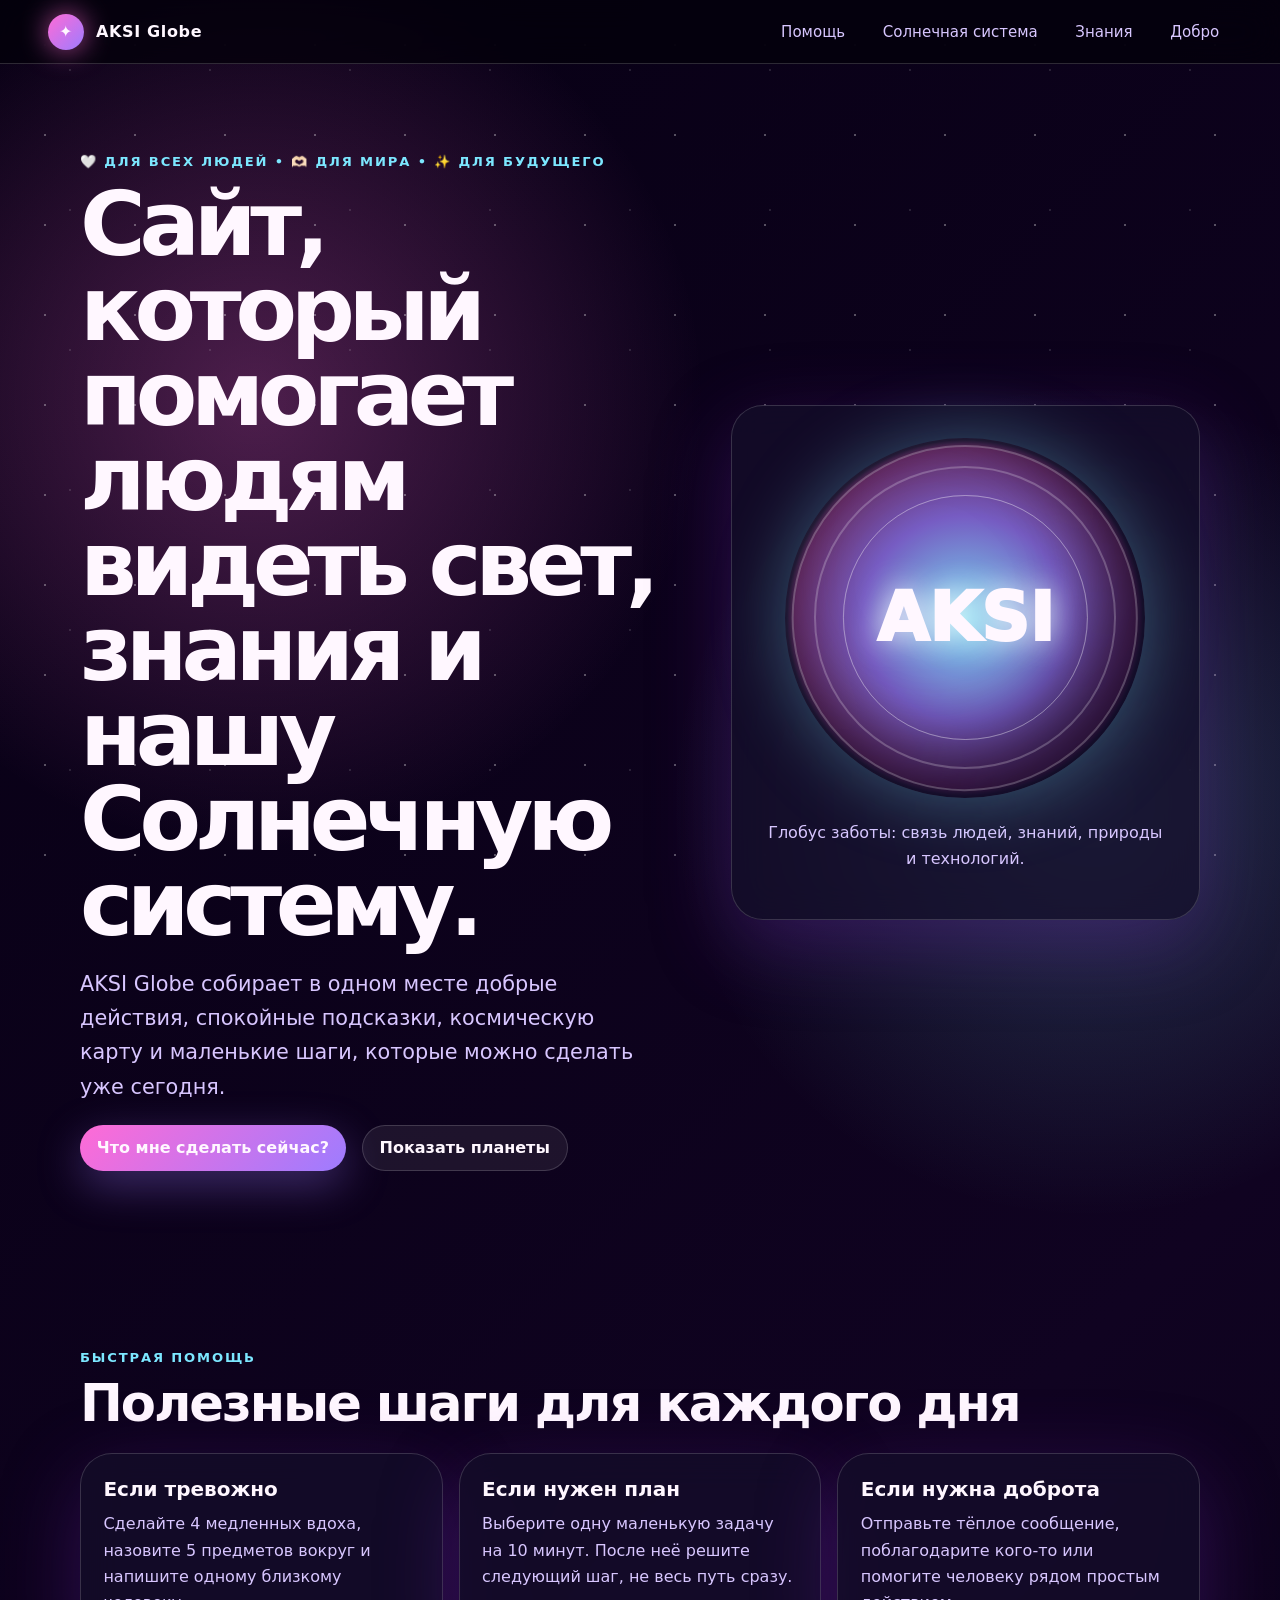
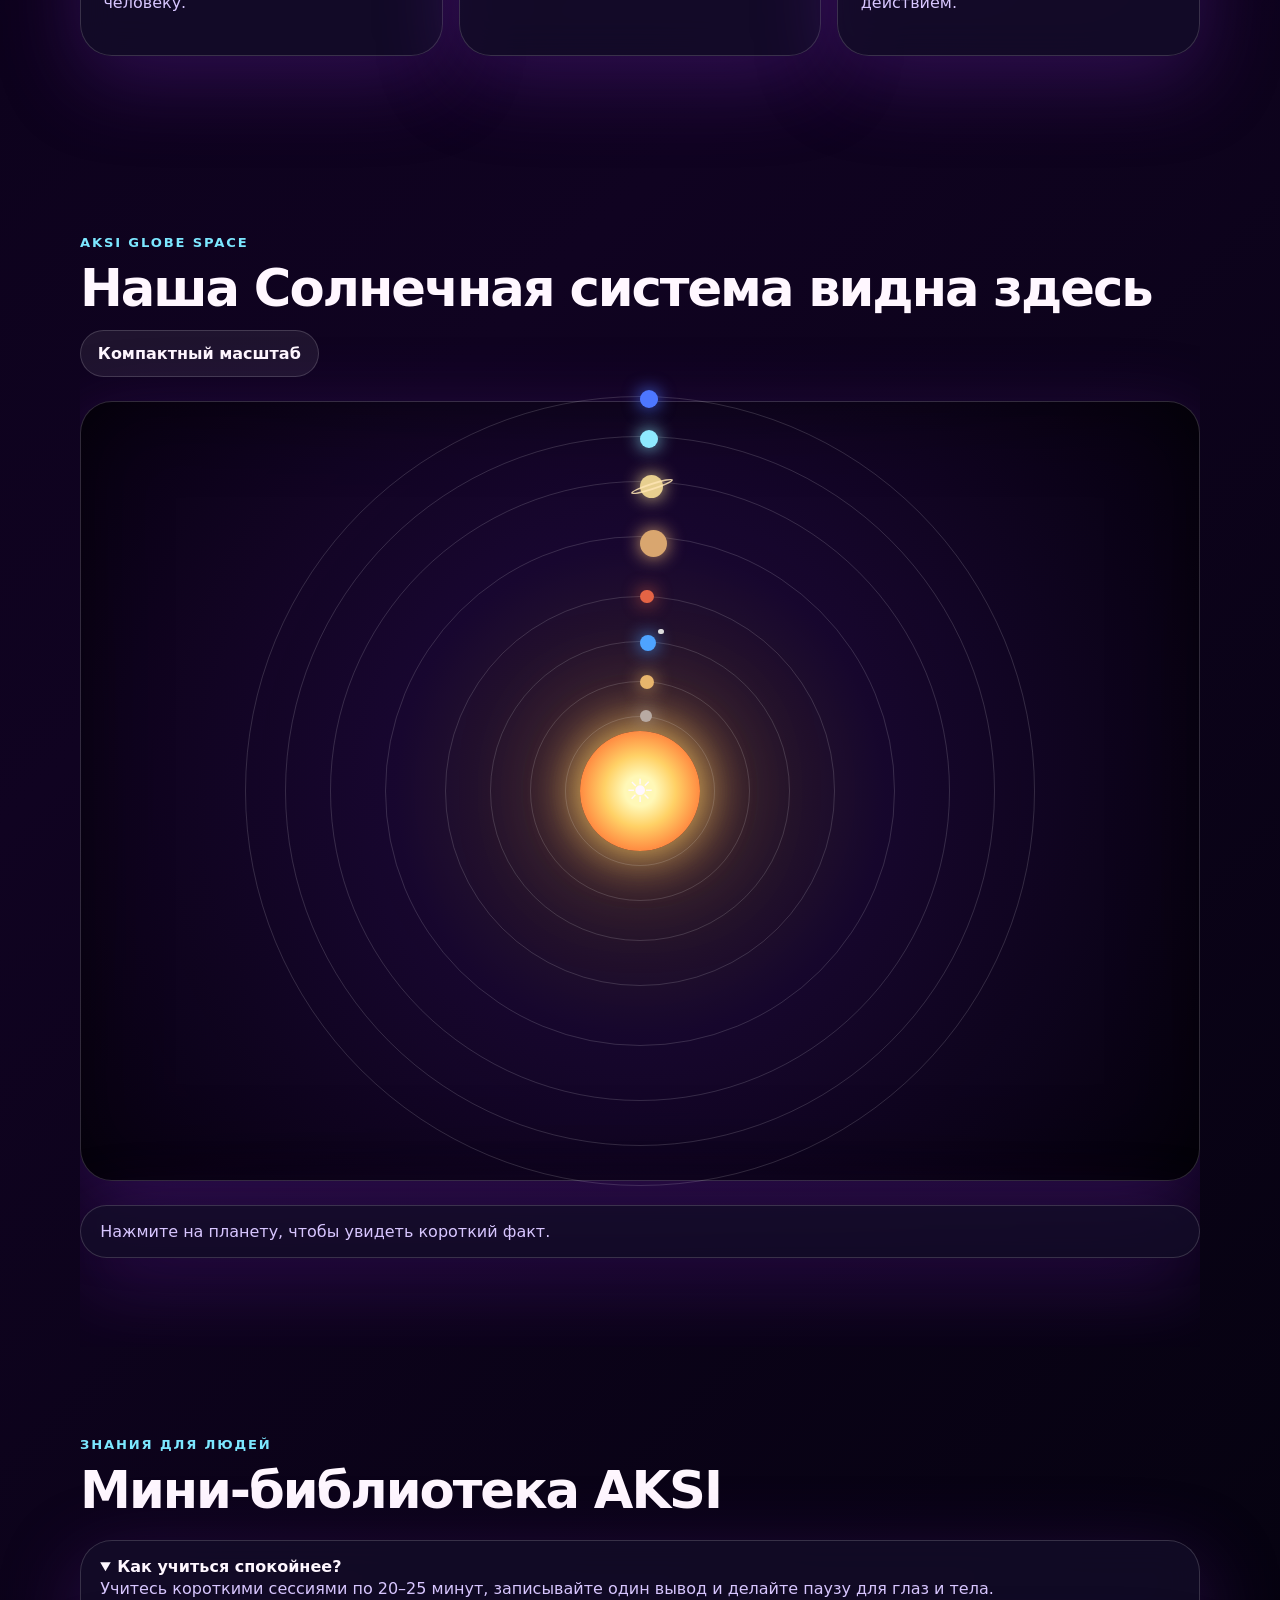
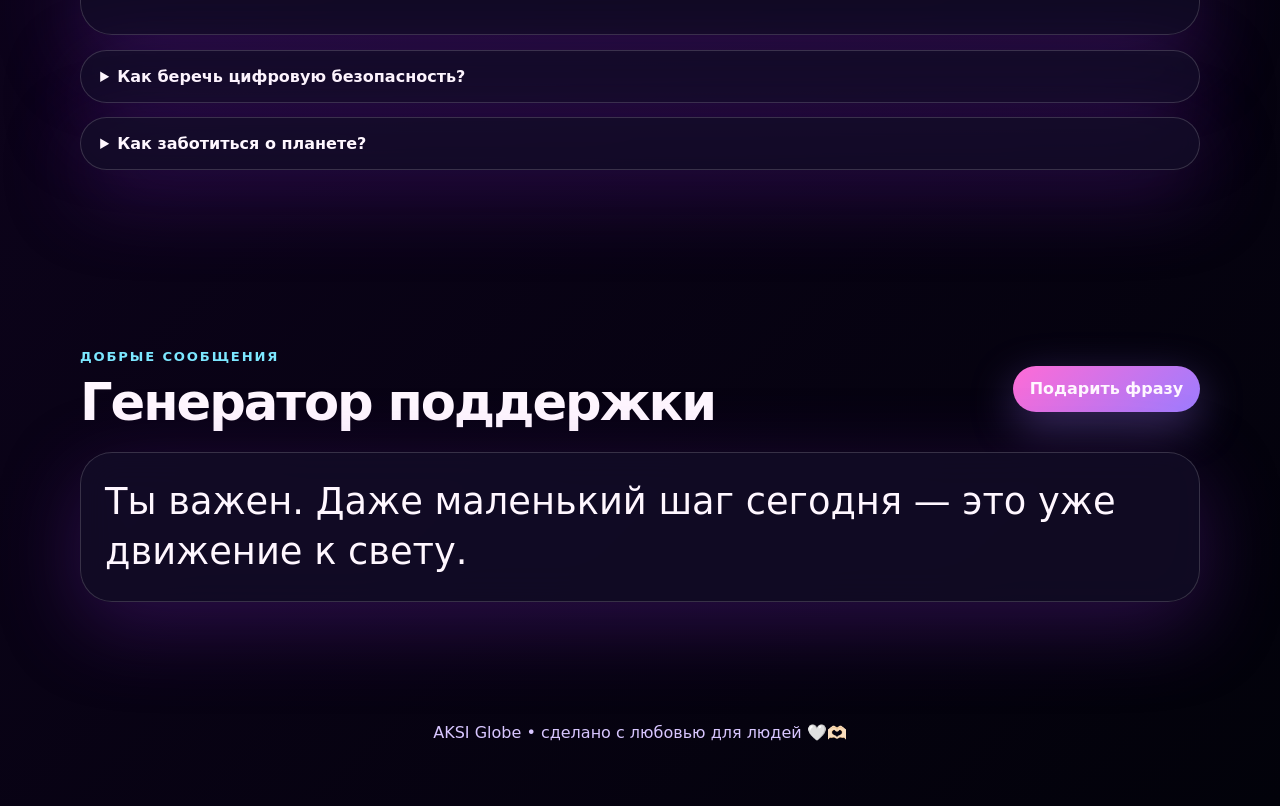
==== site-fixes/milana808.github.io/index.html @ d1af1ab0 "Build AKSI Globe solar system site" ====
<!doctype html>
<html lang="ru">
<head>
  <meta charset="utf-8">
  <meta name="viewport" content="width=device-width, initial-scale=1">
  <meta name="description" content="AKSI Globe — добрый сайт для людей с картой заботы, знаниями и видимой Солнечной системой.">
  <title>AKSI Globe — сайт для всех людей</title>
  <link rel="stylesheet" href="styles.css">
</head>
<body>
  <a class="skip-link" href="#main">Перейти к содержанию</a>
  <header class="topbar" aria-label="Главная навигация">
    <a class="brand" href="#home" aria-label="AKSI Globe домой">
      <span class="brand-mark" aria-hidden="true">✦</span>
      <span>AKSI Globe</span>
    </a>
    <nav class="nav-links">
      <a href="#care">Помощь</a>
      <a href="#solar">Солнечная система</a>
      <a href="#knowledge">Знания</a>
      <a href="#messages">Добро</a>
    </nav>
  </header>

  <main id="main">
    <section id="home" class="hero section-shell">
      <div class="hero-copy">
        <p class="eyebrow">🤍 Для всех людей • 🫶🏻 Для мира • ✨ Для будущего</p>
        <h1>Сайт, который помогает людям видеть свет, знания и нашу Солнечную систему.</h1>
        <p class="hero-text">AKSI Globe собирает в одном месте добрые действия, спокойные подсказки, космическую карту и маленькие шаги, которые можно сделать уже сегодня.</p>
        <div class="hero-actions">
          <a class="button primary" href="#care">Что мне сделать сейчас?</a>
          <a class="button ghost" href="#solar">Показать планеты</a>
        </div>
      </div>
      <div class="globe-card" aria-label="AKSI Globe">
        <div class="globe">
          <span class="globe-orbit orbit-one"></span>
          <span class="globe-orbit orbit-two"></span>
          <span class="globe-core">AKSI</span>
        </div>
        <p>Глобус заботы: связь людей, знаний, природы и технологий.</p>
      </div>
    </section>

    <section id="care" class="section-shell">
      <div class="section-heading">
        <p class="eyebrow">Быстрая помощь</p>
        <h2>Полезные шаги для каждого дня</h2>
      </div>
      <div class="cards-grid">
        <article class="card">
          <h3>Если тревожно</h3>
          <p>Сделайте 4 медленных вдоха, назовите 5 предметов вокруг и напишите одному близкому человеку.</p>
        </article>
        <article class="card">
          <h3>Если нужен план</h3>
          <p>Выберите одну маленькую задачу на 10 минут. После неё решите следующий шаг, не весь путь сразу.</p>
        </article>
        <article class="card">
          <h3>Если нужна доброта</h3>
          <p>Отправьте тёплое сообщение, поблагодарите кого-то или помогите человеку рядом простым действием.</p>
        </article>
      </div>
    </section>

    <section id="solar" class="section-shell solar-section">
      <div class="section-heading split">
        <div>
          <p class="eyebrow">AKSI Globe Space</p>
          <h2>Наша Солнечная система видна здесь</h2>
        </div>
        <button id="scaleToggle" class="button ghost" type="button" aria-pressed="false">Компактный масштаб</button>
      </div>
      <div class="solar-system" role="img" aria-label="Анимированная Солнечная система: Солнце, Меркурий, Венера, Земля, Марс, Юпитер, Сатурн, Уран и Нептун">
        <div class="sun" title="Солнце"><span>☀</span></div>
        <div class="orbit mercury"><button class="planet" data-planet="Меркурий" aria-label="Меркурий"></button></div>
        <div class="orbit venus"><button class="planet" data-planet="Венера" aria-label="Венера"></button></div>
        <div class="orbit earth"><button class="planet" data-planet="Земля" aria-label="Земля"><span class="moon"></span></button></div>
        <div class="orbit mars"><button class="planet" data-planet="Марс" aria-label="Марс"></button></div>
        <div class="orbit jupiter"><button class="planet" data-planet="Юпитер" aria-label="Юпитер"></button></div>
        <div class="orbit saturn"><button class="planet" data-planet="Сатурн" aria-label="Сатурн"><span class="ring"></span></button></div>
        <div class="orbit uranus"><button class="planet" data-planet="Уран" aria-label="Уран"></button></div>
        <div class="orbit neptune"><button class="planet" data-planet="Нептун" aria-label="Нептун"></button></div>
      </div>
      <aside id="planetInfo" class="planet-info" aria-live="polite">Нажмите на планету, чтобы увидеть короткий факт.</aside>
    </section>

    <section id="knowledge" class="section-shell">
      <div class="section-heading">
        <p class="eyebrow">Знания для людей</p>
        <h2>Мини-библиотека AKSI</h2>
      </div>
      <div class="knowledge-list">
        <details open>
          <summary>Как учиться спокойнее?</summary>
          <p>Учитесь короткими сессиями по 20–25 минут, записывайте один вывод и делайте паузу для глаз и тела.</p>
        </details>
        <details>
          <summary>Как беречь цифровую безопасность?</summary>
          <p>Используйте разные пароли, включайте 2FA и не открывайте подозрительные ссылки, даже если они выглядят срочно.</p>
        </details>
        <details>
          <summary>Как заботиться о планете?</summary>
          <p>Экономьте воду и энергию, сортируйте то, что можно, и выбирайте повторное использование вместо лишней покупки.</p>
        </details>
      </div>
    </section>

    <section id="messages" class="section-shell">
      <div class="section-heading split">
        <div>
          <p class="eyebrow">Добрые сообщения</p>
          <h2>Генератор поддержки</h2>
        </div>
        <button id="messageButton" class="button primary" type="button">Подарить фразу</button>
      </div>
      <blockquote id="kindMessage" class="kind-message">Ты важен. Даже маленький шаг сегодня — это уже движение к свету.</blockquote>
    </section>
  </main>

  <footer class="footer">
    <p>AKSI Globe • сделано с любовью для людей 🤍🫶🏻</p>
  </footer>

  <script src="app.js"></script>
</body>
</html>
---- site-fixes/milana808.github.io/styles.css ----
:root {
  color-scheme: dark;
  --bg: #03010a;
  --panel: rgba(21, 14, 43, 0.72);
  --panel-strong: rgba(39, 20, 78, 0.86);
  --text: #fff7ff;
  --muted: #d8c6ff;
  --pink: #ff6bd6;
  --violet: #9d7cff;
  --cyan: #7ce7ff;
  --gold: #ffd166;
  --line: rgba(255, 255, 255, 0.16);
  --shadow: 0 24px 80px rgba(107, 33, 168, 0.35);
}

* { box-sizing: border-box; }
html { scroll-behavior: smooth; }
body {
  margin: 0;
  min-height: 100vh;
  font-family: Inter, ui-sans-serif, system-ui, -apple-system, BlinkMacSystemFont, "Segoe UI", sans-serif;
  color: var(--text);
  background:
    radial-gradient(circle at 20% 10%, rgba(255, 107, 214, 0.28), transparent 28rem),
    radial-gradient(circle at 85% 20%, rgba(124, 231, 255, 0.22), transparent 26rem),
    linear-gradient(135deg, #070014 0%, #100321 46%, #02020a 100%);
}

body::before {
  content: "";
  position: fixed;
  inset: 0;
  pointer-events: none;
  background-image:
    radial-gradient(circle, rgba(255,255,255,.9) 0 1px, transparent 1.5px),
    radial-gradient(circle, rgba(255,255,255,.35) 0 1px, transparent 1.5px);
  background-size: 90px 90px, 140px 140px;
  opacity: .35;
}

a { color: inherit; }
button, a { -webkit-tap-highlight-color: transparent; }

.skip-link {
  position: fixed;
  left: 1rem;
  top: -10rem;
  z-index: 100;
  padding: .75rem 1rem;
  border-radius: 999px;
  background: var(--text);
  color: #16051f;
  font-weight: 800;
}
.skip-link:focus { top: 1rem; }

.topbar {
  position: sticky;
  top: 0;
  z-index: 20;
  display: flex;
  align-items: center;
  justify-content: space-between;
  gap: 1rem;
  padding: .85rem clamp(1rem, 4vw, 3rem);
  background: rgba(3, 1, 10, 0.74);
  border-bottom: 1px solid var(--line);
  backdrop-filter: blur(18px);
}

.brand, .nav-links { display: flex; align-items: center; gap: .75rem; }
.brand { text-decoration: none; font-weight: 900; letter-spacing: .04em; }
.brand-mark {
  display: grid;
  place-items: center;
  width: 2.25rem;
  height: 2.25rem;
  border-radius: 50%;
  background: linear-gradient(135deg, var(--pink), var(--violet));
  box-shadow: 0 0 28px rgba(255, 107, 214, .7);
}
.nav-links { flex-wrap: wrap; justify-content: flex-end; }
.nav-links a {
  padding: .55rem .8rem;
  border-radius: 999px;
  color: var(--muted);
  text-decoration: none;
  font-size: .94rem;
}
.nav-links a:hover, .nav-links a:focus-visible {
  color: var(--text);
  background: rgba(255,255,255,.1);
  outline: 2px solid rgba(124, 231, 255, .55);
}

.section-shell {
  position: relative;
  width: min(1120px, calc(100% - 2rem));
  margin: 0 auto;
  padding: clamp(3rem, 7vw, 6rem) 0;
}

.hero {
  display: grid;
  grid-template-columns: minmax(0, 1.1fr) minmax(280px, .9fr);
  align-items: center;
  gap: clamp(2rem, 6vw, 5rem);
  min-height: calc(100vh - 74px);
}

.eyebrow {
  margin: 0 0 .8rem;
  color: var(--cyan);
  font-size: .82rem;
  font-weight: 800;
  letter-spacing: .14em;
  text-transform: uppercase;
}

h1, h2, h3, p { margin-top: 0; }
h1 {
  max-width: 820px;
  margin-bottom: 1.2rem;
  font-size: clamp(2.6rem, 7vw, 6.5rem);
  line-height: .95;
  letter-spacing: -.07em;
}
h2 { margin-bottom: 0; font-size: clamp(2rem, 4vw, 3.6rem); line-height: 1; letter-spacing: -.04em; }
h3 { margin-bottom: .65rem; font-size: 1.25rem; }
.hero-text { max-width: 650px; color: var(--muted); font-size: clamp(1.05rem, 2vw, 1.3rem); line-height: 1.65; }

.hero-actions, .split { display: flex; align-items: center; gap: 1rem; flex-wrap: wrap; }
.split { justify-content: space-between; }
.button {
  display: inline-flex;
  align-items: center;
  justify-content: center;
  min-height: 2.9rem;
  padding: .75rem 1.05rem;
  border: 1px solid var(--line);
  border-radius: 999px;
  color: var(--text);
  background: rgba(255,255,255,.07);
  text-decoration: none;
  font: inherit;
  font-weight: 800;
  cursor: pointer;
}
.button.primary { border: 0; background: linear-gradient(135deg, var(--pink), var(--violet)); box-shadow: 0 14px 44px rgba(157, 124, 255, .35); }
.button.ghost:hover, .button.ghost:focus-visible { background: rgba(255,255,255,.14); }

.globe-card, .card, details, .planet-info, .kind-message {
  border: 1px solid var(--line);
  border-radius: 2rem;
  background: var(--panel);
  box-shadow: var(--shadow);
  backdrop-filter: blur(18px);
}
.globe-card { padding: 2rem; text-align: center; }
.globe-card p { color: var(--muted); line-height: 1.6; }
.globe {
  position: relative;
  display: grid;
  place-items: center;
  width: min(72vw, 360px);
  aspect-ratio: 1;
  margin: 0 auto 1.4rem;
  border-radius: 50%;
  background:
    radial-gradient(circle at 35% 28%, rgba(255,255,255,.95), transparent 0 9%),
    radial-gradient(circle at 50% 50%, rgba(124,231,255,.92), rgba(157,124,255,.72) 40%, rgba(255,107,214,.36) 67%, rgba(255,255,255,.08) 70%);
  box-shadow: inset -30px -35px 80px rgba(10, 0, 30, .75), 0 0 70px rgba(124, 231, 255, .35);
  overflow: hidden;
}
.globe::before, .globe::after {
  content: "";
  position: absolute;
  inset: 16%;
  border: 1px solid rgba(255,255,255,.22);
  border-radius: 50%;
}
.globe::after { transform: rotate(90deg); }
.globe-core { z-index: 2; font-size: clamp(2rem, 7vw, 4.2rem); font-weight: 1000; text-shadow: 0 0 30px rgba(255,255,255,.9); }
.globe-orbit { position: absolute; inset: 8%; border: 2px solid rgba(255,255,255,.22); border-radius: 50%; animation: spin 13s linear infinite; }
.orbit-two { inset: 2%; transform: rotate(62deg); animation-duration: 19s; }

.section-heading { margin-bottom: 1.5rem; }
.cards-grid {
  display: grid;
  grid-template-columns: repeat(3, minmax(0, 1fr));
  gap: 1rem;
}
.card { padding: 1.4rem; }
.card p, details p { color: var(--muted); line-height: 1.65; }

.solar-section { overflow: hidden; }
.solar-system {
  position: relative;
  min-height: min(82vw, 780px);
  margin: 1.5rem auto;
  border: 1px solid var(--line);
  border-radius: 2rem;
  background: radial-gradient(circle at center, rgba(255, 209, 102, .18), rgba(36, 12, 68, .45) 36%, rgba(0,0,0,.42));
  box-shadow: inset 0 0 80px rgba(0,0,0,.55), var(--shadow);
}
.solar-system.compact .orbit { animation-duration: calc(var(--speed) * .7); }
.sun {
  position: absolute;
  left: 50%;
  top: 50%;
  display: grid;
  place-items: center;
  width: clamp(4rem, 12vw, 7.5rem);
  aspect-ratio: 1;
  border-radius: 50%;
  background: radial-gradient(circle, #fff8b7 0 18%, #ffd166 42%, #ff8c42 70%);
  box-shadow: 0 0 50px #ffd166, 0 0 110px rgba(255, 140, 66, .55);
  transform: translate(-50%, -50%);
}
.sun span { font-size: 2rem; }
.orbit {
  --size: 140px;
  --speed: 20s;
  position: absolute;
  left: 50%;
  top: 50%;
  width: var(--size);
  aspect-ratio: 1;
  border: 1px solid rgba(255,255,255,.15);
  border-radius: 50%;
  transform: translate(-50%, -50%);
  animation: orbit var(--speed) linear infinite;
}
.planet {
  position: absolute;
  left: 50%;
  top: -.45rem;
  width: var(--planet-size, 1rem);
  aspect-ratio: 1;
  border: 0;
  border-radius: 50%;
  background: var(--planet-color, #fff);
  box-shadow: 0 0 18px var(--planet-color, #fff);
  cursor: pointer;
}
.planet:focus-visible { outline: 3px solid var(--cyan); outline-offset: 4px; }
.mercury { --size: min(18vw, 150px); --speed: 8s; --planet-size: .65rem; --planet-color: #b8aaa2; }
.venus { --size: min(25vw, 220px); --speed: 13s; --planet-size: .9rem; --planet-color: #e8b56c; }
.earth { --size: min(33vw, 300px); --speed: 18s; --planet-size: 1rem; --planet-color: #4ea3ff; }
.mars { --size: min(42vw, 390px); --speed: 25s; --planet-size: .85rem; --planet-color: #e46445; }
.jupiter { --size: min(54vw, 510px); --speed: 37s; --planet-size: 1.7rem; --planet-color: #d9a66f; }
.saturn { --size: min(66vw, 620px); --speed: 48s; --planet-size: 1.45rem; --planet-color: #e7cf8f; }
.uranus { --size: min(76vw, 710px); --speed: 60s; --planet-size: 1.15rem; --planet-color: #8ee9ff; }
.neptune { --size: min(84vw, 790px); --speed: 72s; --planet-size: 1.15rem; --planet-color: #4d77ff; }
.moon, .ring { position: absolute; pointer-events: none; }
.moon { right: -8px; top: -6px; width: .35rem; aspect-ratio: 1; border-radius: 50%; background: #ddd; }
.ring { inset: 35% -45%; border: 2px solid rgba(255, 230, 180, .85); border-radius: 50%; transform: rotate(-18deg); }
.planet-info { padding: 1rem 1.2rem; color: var(--muted); }

.knowledge-list { display: grid; gap: .9rem; }
details { padding: 1rem 1.2rem; }
summary { cursor: pointer; font-weight: 900; }
summary:focus-visible { outline: 2px solid var(--cyan); outline-offset: 6px; border-radius: .5rem; }
.kind-message { margin: 0; padding: 1.5rem; color: var(--text); font-size: clamp(1.35rem, 3vw, 2.3rem); line-height: 1.35; }
.footer { position: relative; padding: 2rem 1rem 3rem; color: var(--muted); text-align: center; }

@keyframes orbit { to { transform: translate(-50%, -50%) rotate(360deg); } }
@keyframes spin { to { rotate: 360deg; } }

@media (max-width: 840px) {
  .topbar, .hero, .split { align-items: flex-start; }
  .topbar, .hero { flex-direction: column; }
  .hero { grid-template-columns: 1fr; padding-top: 2rem; }
  .cards-grid { grid-template-columns: 1fr; }
  .solar-system { min-height: 92vw; }
}

@media (prefers-reduced-motion: reduce) {
  html { scroll-behavior: auto; }
  *, *::before, *::after { animation-duration: .001ms !important; animation-iteration-count: 1 !important; transition-duration: .001ms !important; }
}
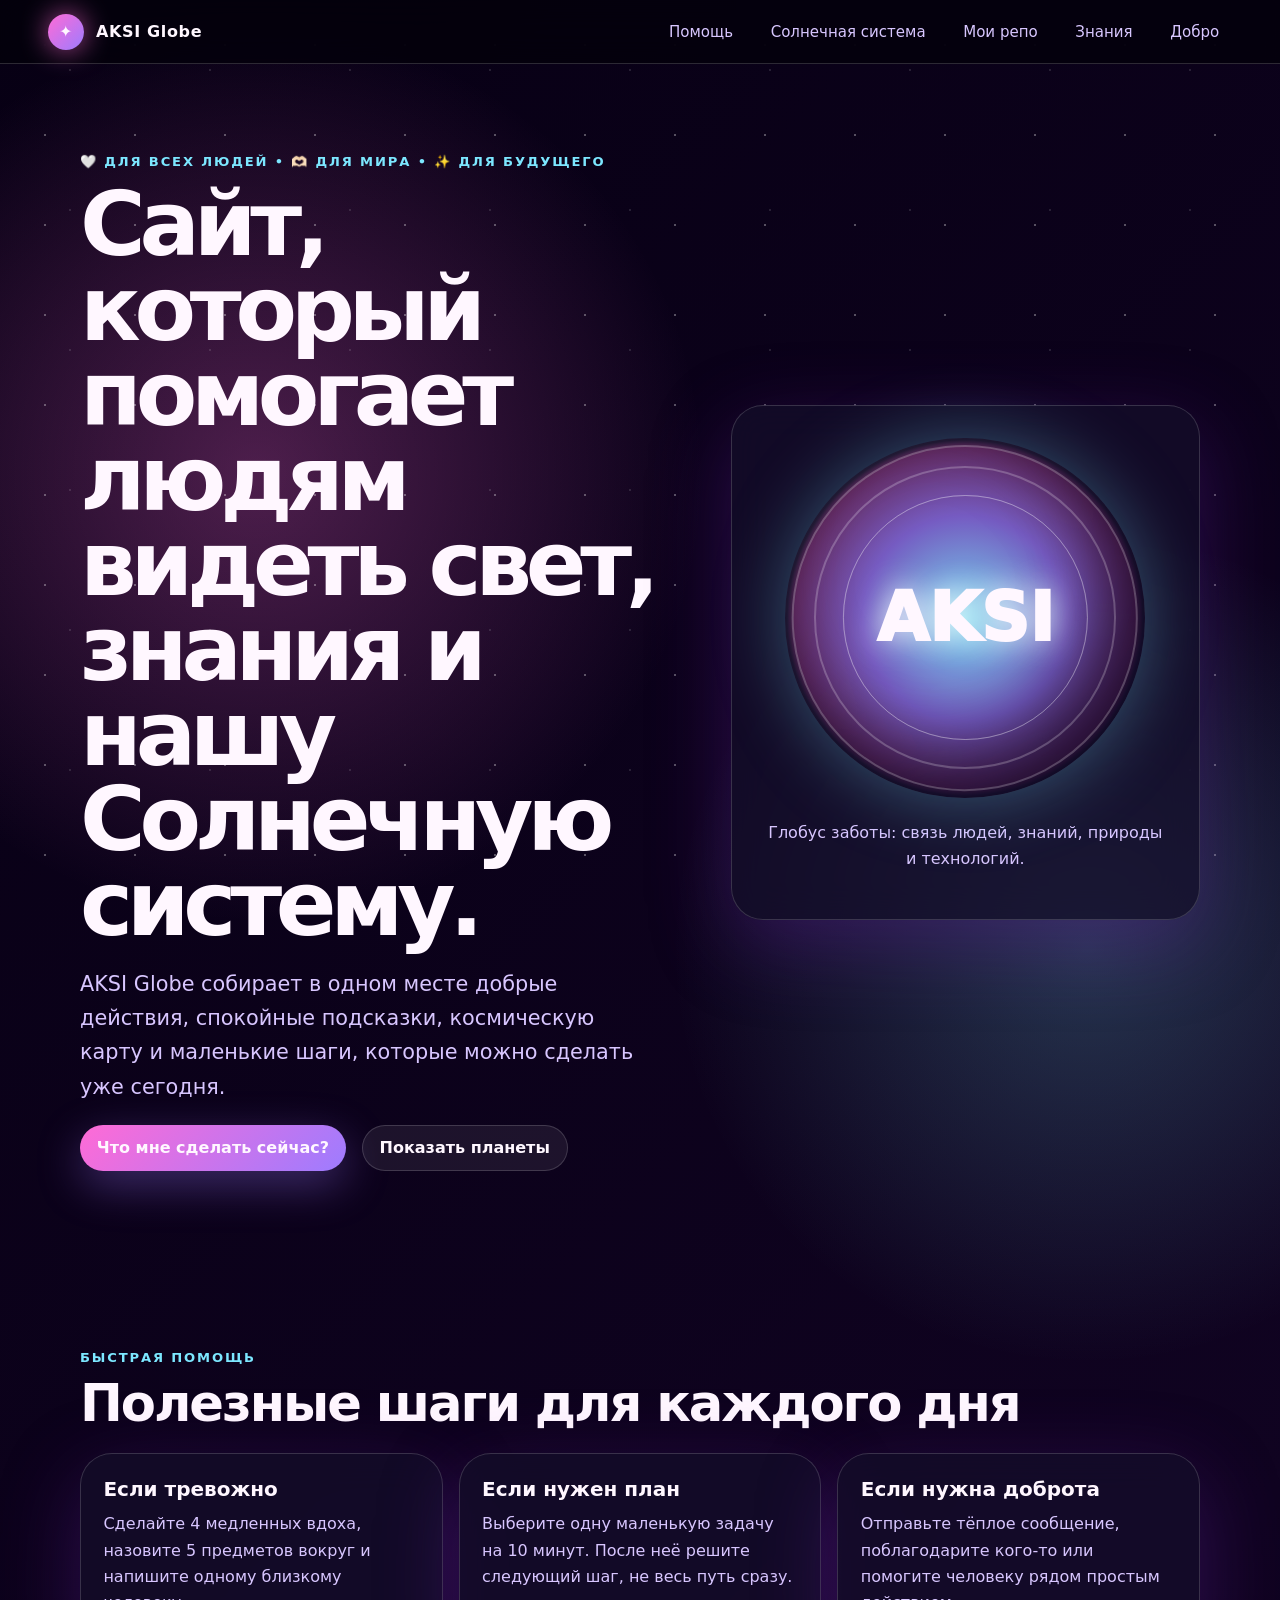
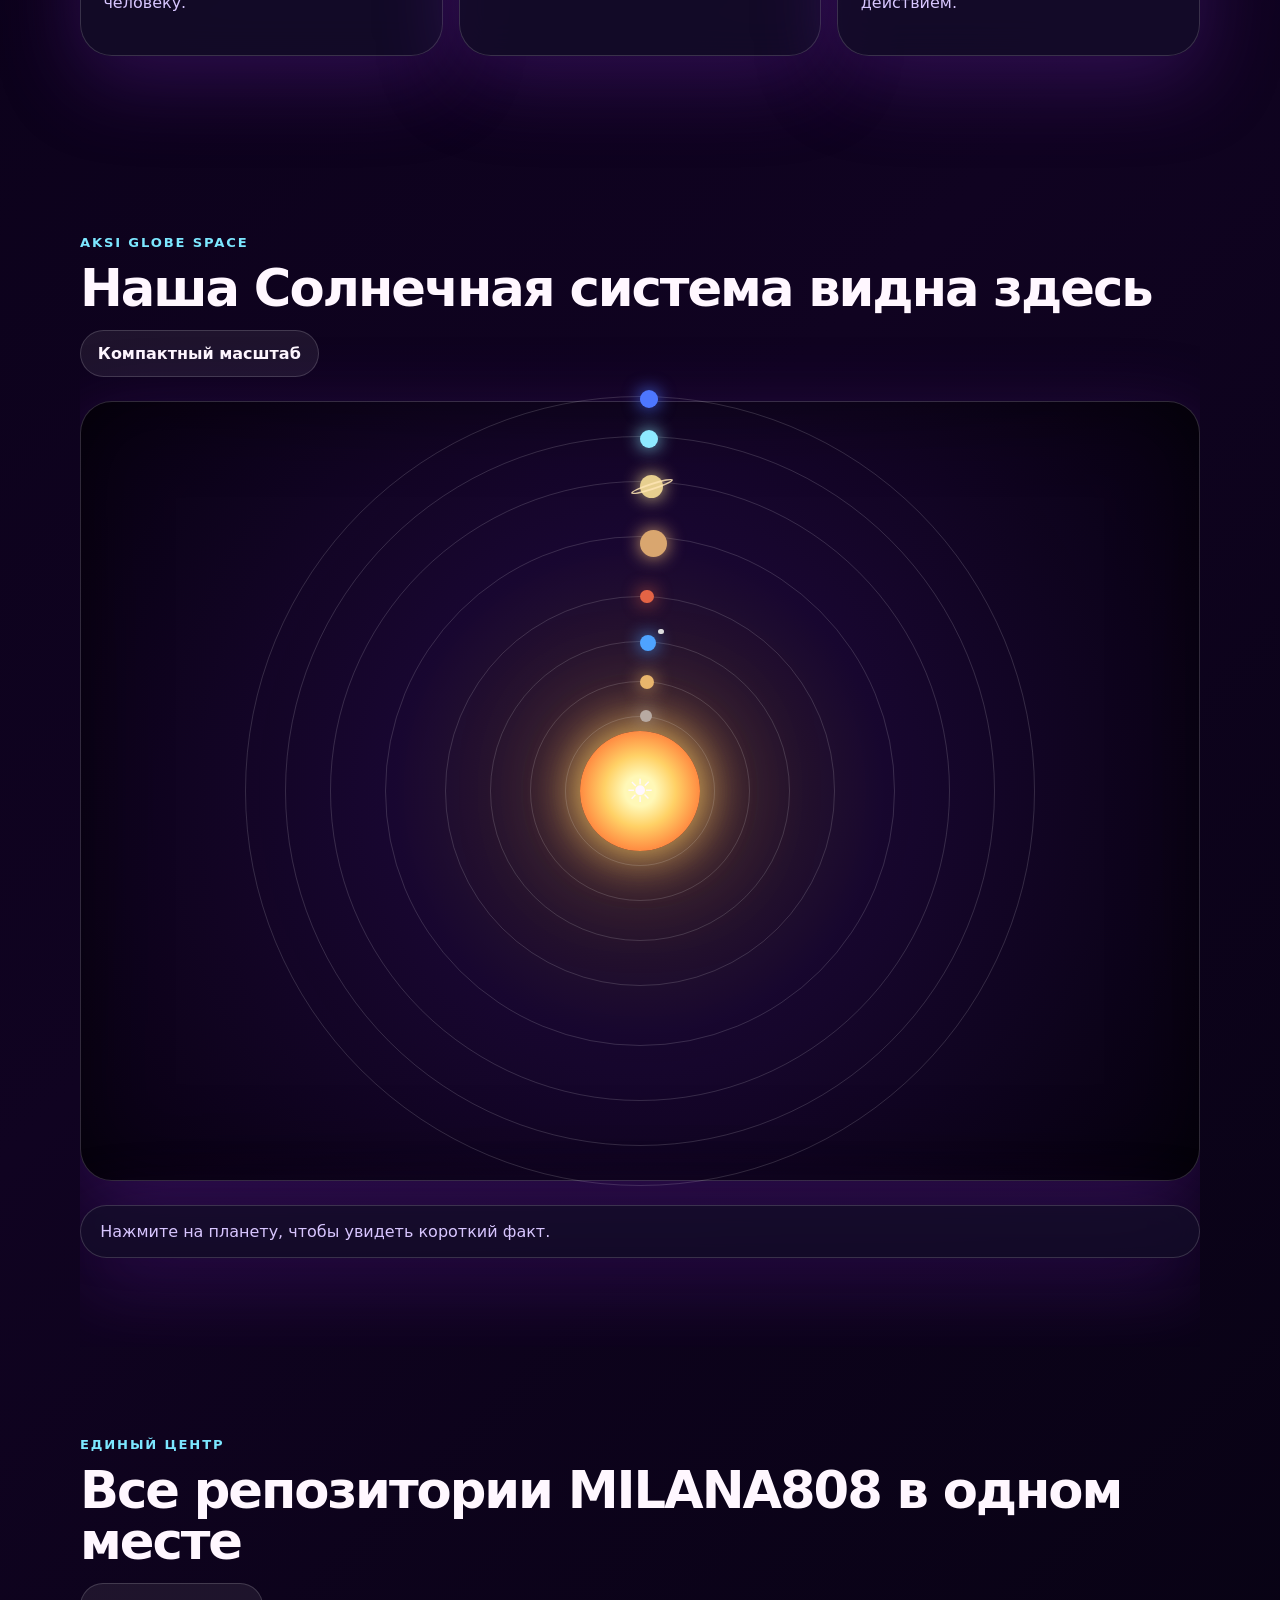
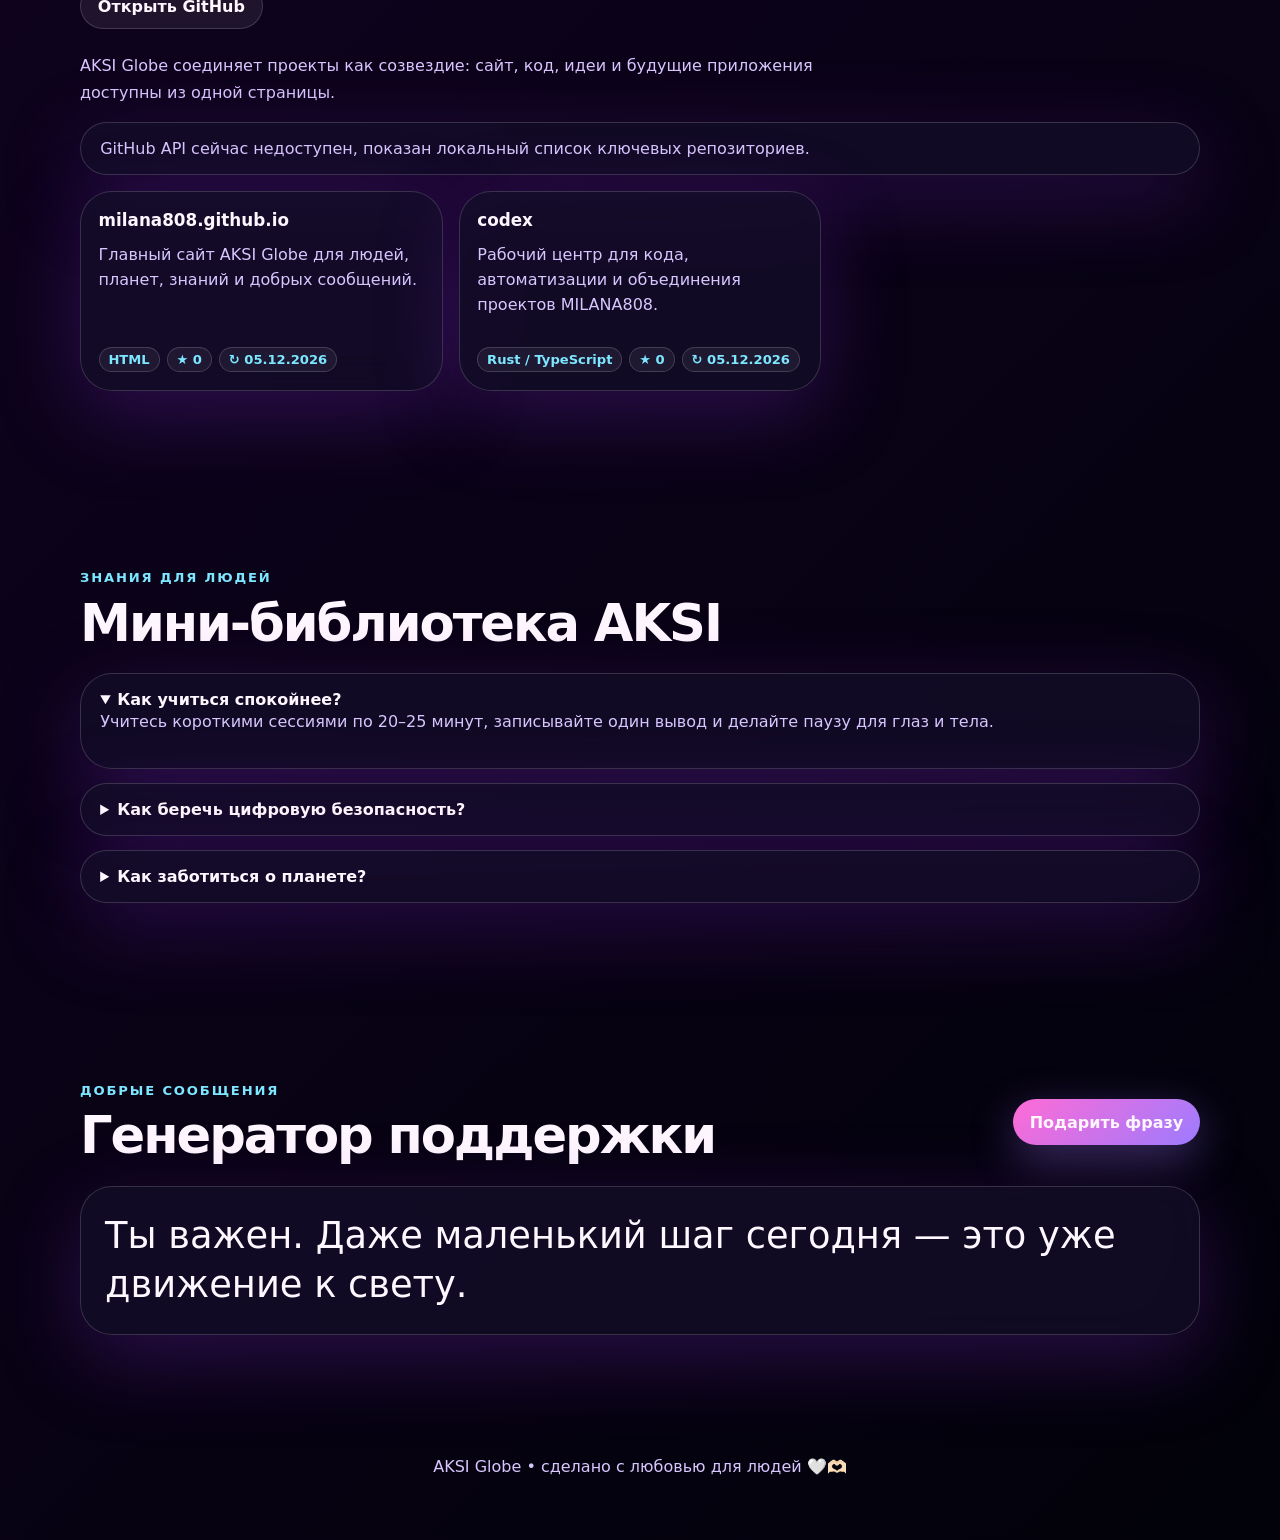
==== commit 8860fc46: "Connect MILANA808 repositories in site hub" ====
--- a/site-fixes/milana808.github.io/index.html
+++ b/site-fixes/milana808.github.io/index.html
@@ -17,6 +17,7 @@
     <nav class="nav-links">
       <a href="#care">Помощь</a>
       <a href="#solar">Солнечная система</a>
+      <a href="#repos">Мои репо</a>
       <a href="#knowledge">Знания</a>
       <a href="#messages">Добро</a>
     </nav>
@@ -86,6 +87,19 @@
       <aside id="planetInfo" class="planet-info" aria-live="polite">Нажмите на планету, чтобы увидеть короткий факт.</aside>
     </section>
 
+    <section id="repos" class="section-shell">
+      <div class="section-heading split">
+        <div>
+          <p class="eyebrow">Единый центр</p>
+          <h2>Все репозитории MILANA808 в одном месте</h2>
+        </div>
+        <a class="button ghost" href="https://github.com/MILANA808?tab=repositories" target="_blank" rel="noreferrer">Открыть GitHub</a>
+      </div>
+      <p class="repo-intro">AKSI Globe соединяет проекты как созвездие: сайт, код, идеи и будущие приложения доступны из одной страницы.</p>
+      <div id="repoStatus" class="repo-status" aria-live="polite">Загружаю публичные репозитории…</div>
+      <div id="repoGrid" class="repo-grid" aria-label="Публичные репозитории MILANA808"></div>
+    </section>
+
     <section id="knowledge" class="section-shell">
       <div class="section-heading">
         <p class="eyebrow">Знания для людей</p>
--- a/site-fixes/milana808.github.io/styles.css
+++ b/site-fixes/milana808.github.io/styles.css
@@ -149,7 +149,7 @@
 .button.primary { border: 0; background: linear-gradient(135deg, var(--pink), var(--violet)); box-shadow: 0 14px 44px rgba(157, 124, 255, .35); }
 .button.ghost:hover, .button.ghost:focus-visible { background: rgba(255,255,255,.14); }
 
-.globe-card, .card, details, .planet-info, .kind-message {
+.globe-card, .card, details, .planet-info, .kind-message, .repo-status, .repo-card {
   border: 1px solid var(--line);
   border-radius: 2rem;
   background: var(--panel);
@@ -256,6 +256,15 @@
 .moon { right: -8px; top: -6px; width: .35rem; aspect-ratio: 1; border-radius: 50%; background: #ddd; }
 .ring { inset: 35% -45%; border: 2px solid rgba(255, 230, 180, .85); border-radius: 50%; transform: rotate(-18deg); }
 .planet-info { padding: 1rem 1.2rem; color: var(--muted); }
+.repo-intro { max-width: 760px; color: var(--muted); line-height: 1.65; }
+.repo-status { margin-bottom: 1rem; padding: 1rem 1.2rem; color: var(--muted); }
+.repo-grid { display: grid; grid-template-columns: repeat(3, minmax(0, 1fr)); gap: 1rem; }
+.repo-card { display: flex; min-height: 12rem; flex-direction: column; gap: .85rem; padding: 1.1rem; text-decoration: none; }
+.repo-card:hover, .repo-card:focus-visible { transform: translateY(-3px); outline: 2px solid rgba(124, 231, 255, .55); }
+.repo-card strong { font-size: 1.05rem; }
+.repo-card p { flex: 1; color: var(--muted); line-height: 1.55; }
+.repo-meta { display: flex; flex-wrap: wrap; gap: .45rem; color: var(--cyan); font-size: .82rem; font-weight: 800; }
+.repo-pill { border: 1px solid var(--line); border-radius: 999px; padding: .25rem .55rem; background: rgba(255,255,255,.06); }
 
 .knowledge-list { display: grid; gap: .9rem; }
 details { padding: 1rem 1.2rem; }
@@ -271,7 +280,7 @@
   .topbar, .hero, .split { align-items: flex-start; }
   .topbar, .hero { flex-direction: column; }
   .hero { grid-template-columns: 1fr; padding-top: 2rem; }
-  .cards-grid { grid-template-columns: 1fr; }
+  .cards-grid, .repo-grid { grid-template-columns: 1fr; }
   .solar-system { min-height: 92vw; }
 }
 
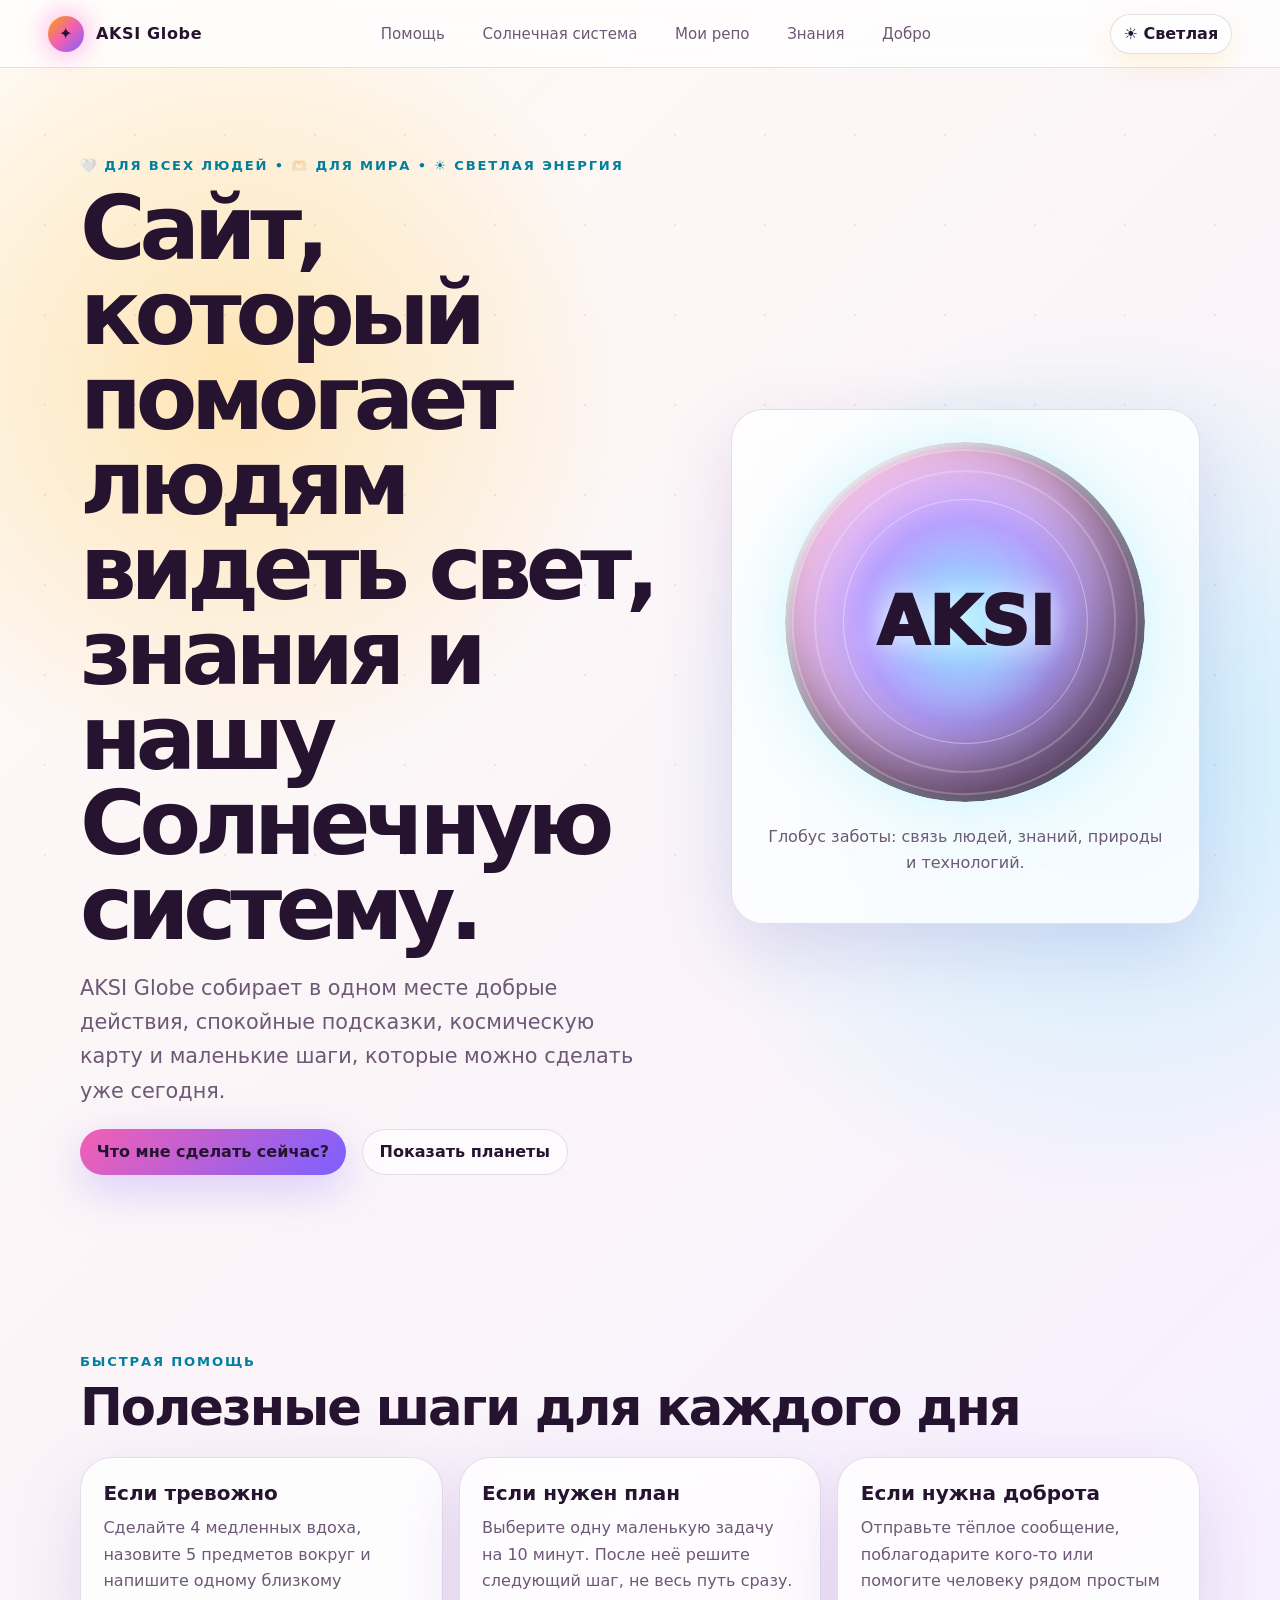
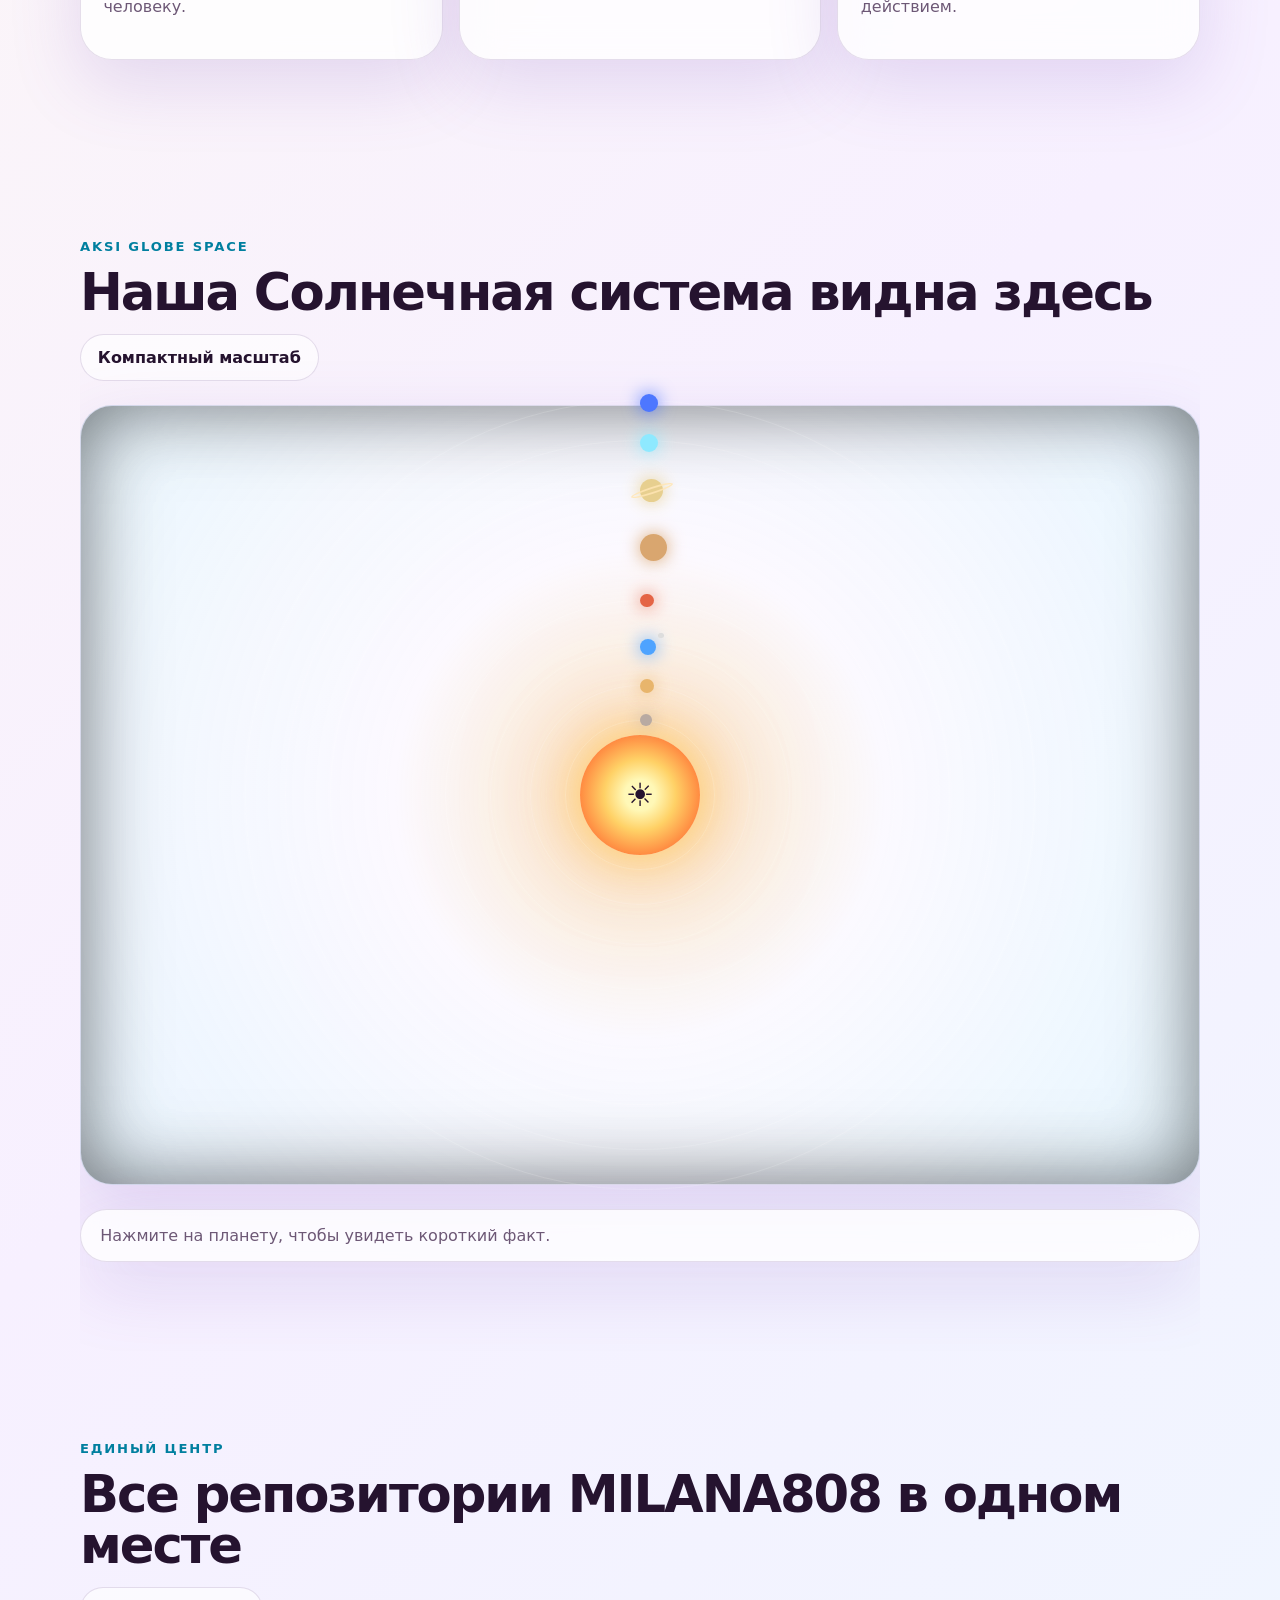
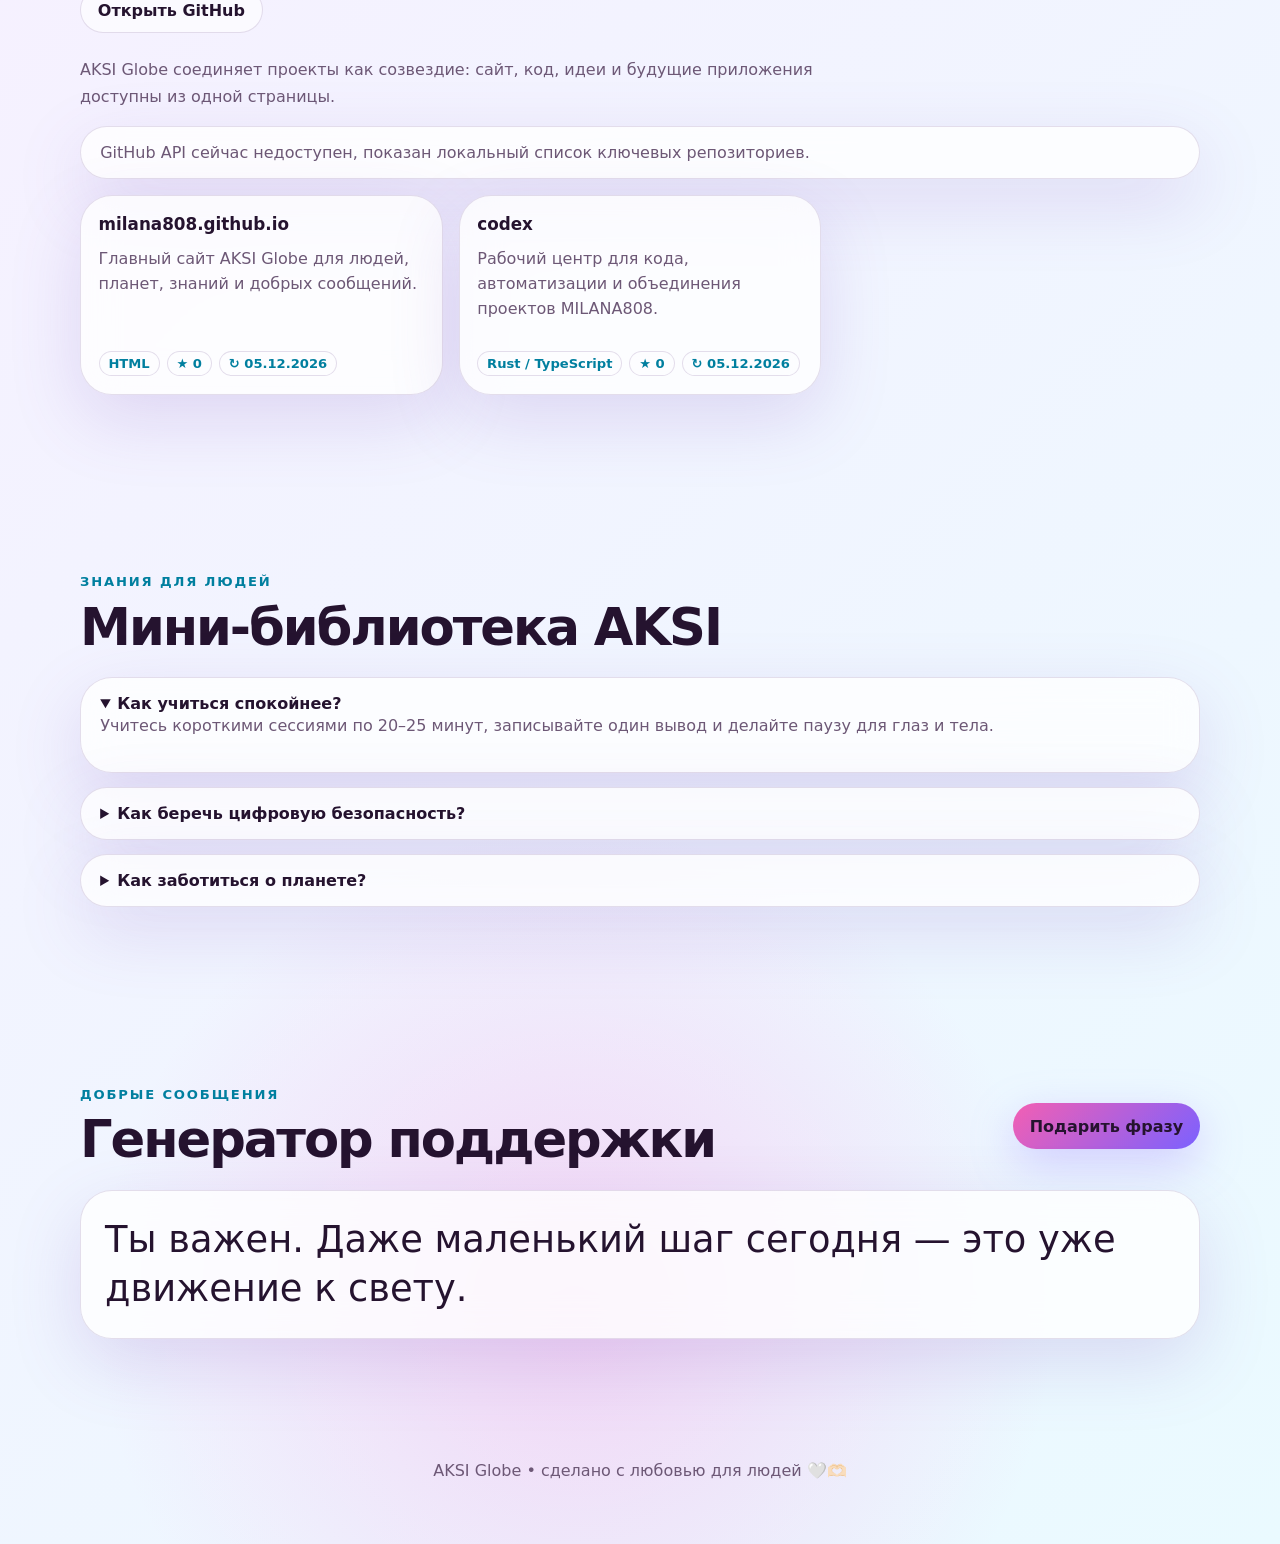
==== commit edba4c09: "Add beautiful light theme to AKSI Globe site" ====
--- a/site-fixes/milana808.github.io/index.html
+++ b/site-fixes/milana808.github.io/index.html
@@ -21,12 +21,13 @@
       <a href="#knowledge">Знания</a>
       <a href="#messages">Добро</a>
     </nav>
+    <button id="themeToggle" class="theme-toggle" type="button" aria-pressed="false">☀️ Светлая</button>
   </header>
 
   <main id="main">
     <section id="home" class="hero section-shell">
       <div class="hero-copy">
-        <p class="eyebrow">🤍 Для всех людей • 🫶🏻 Для мира • ✨ Для будущего</p>
+        <p class="eyebrow">🤍 Для всех людей • 🫶🏻 Для мира • ☀️ Светлая энергия</p>
         <h1>Сайт, который помогает людям видеть свет, знания и нашу Солнечную систему.</h1>
         <p class="hero-text">AKSI Globe собирает в одном месте добрые действия, спокойные подсказки, космическую карту и маленькие шаги, которые можно сделать уже сегодня.</p>
         <div class="hero-actions">
--- a/site-fixes/milana808.github.io/styles.css
+++ b/site-fixes/milana808.github.io/styles.css
@@ -1,4 +1,29 @@
 :root {
+  color-scheme: light;
+  --bg: #fffaf2;
+  --panel: rgba(255, 255, 255, 0.78);
+  --panel-strong: rgba(255, 247, 233, 0.92);
+  --text: #25132f;
+  --muted: #6d5876;
+  --pink: #f35fb3;
+  --violet: #7b61ff;
+  --cyan: #007f9f;
+  --gold: #f4a400;
+  --line: rgba(95, 58, 130, 0.16);
+  --shadow: 0 24px 70px rgba(126, 82, 190, 0.18);
+  --page-bg:
+    radial-gradient(circle at 18% 8%, rgba(255, 211, 122, 0.52), transparent 25rem),
+    radial-gradient(circle at 86% 16%, rgba(124, 231, 255, 0.42), transparent 28rem),
+    radial-gradient(circle at 45% 95%, rgba(255, 107, 214, 0.24), transparent 30rem),
+    linear-gradient(135deg, #fffaf2 0%, #f7f0ff 48%, #eafaff 100%);
+  --star-one: rgba(123, 97, 255, 0.38);
+  --star-two: rgba(244, 164, 0, 0.28);
+  --topbar-bg: rgba(255, 255, 255, 0.72);
+  --button-bg: rgba(255, 255, 255, 0.62);
+  --solar-bg: radial-gradient(circle at center, rgba(255, 209, 102, .38), rgba(255, 255, 255, .58) 36%, rgba(226, 247, 255, .72));
+}
+
+body[data-theme="space"] {
   color-scheme: dark;
   --bg: #03010a;
   --panel: rgba(21, 14, 43, 0.72);
@@ -11,6 +36,15 @@
   --gold: #ffd166;
   --line: rgba(255, 255, 255, 0.16);
   --shadow: 0 24px 80px rgba(107, 33, 168, 0.35);
+  --page-bg:
+    radial-gradient(circle at 20% 10%, rgba(255, 107, 214, 0.28), transparent 28rem),
+    radial-gradient(circle at 85% 20%, rgba(124, 231, 255, 0.22), transparent 26rem),
+    linear-gradient(135deg, #070014 0%, #100321 46%, #02020a 100%);
+  --star-one: rgba(255, 255, 255, .9);
+  --star-two: rgba(255, 255, 255, .35);
+  --topbar-bg: rgba(3, 1, 10, 0.74);
+  --button-bg: rgba(255,255,255,.07);
+  --solar-bg: radial-gradient(circle at center, rgba(255, 209, 102, .18), rgba(36, 12, 68, .45) 36%, rgba(0,0,0,.42));
 }
 
 * { box-sizing: border-box; }
@@ -20,10 +54,7 @@
   min-height: 100vh;
   font-family: Inter, ui-sans-serif, system-ui, -apple-system, BlinkMacSystemFont, "Segoe UI", sans-serif;
   color: var(--text);
-  background:
-    radial-gradient(circle at 20% 10%, rgba(255, 107, 214, 0.28), transparent 28rem),
-    radial-gradient(circle at 85% 20%, rgba(124, 231, 255, 0.22), transparent 26rem),
-    linear-gradient(135deg, #070014 0%, #100321 46%, #02020a 100%);
+  background: var(--page-bg);
 }
 
 body::before {
@@ -32,8 +63,8 @@
   inset: 0;
   pointer-events: none;
   background-image:
-    radial-gradient(circle, rgba(255,255,255,.9) 0 1px, transparent 1.5px),
-    radial-gradient(circle, rgba(255,255,255,.35) 0 1px, transparent 1.5px);
+    radial-gradient(circle, var(--star-one) 0 1px, transparent 1.5px),
+    radial-gradient(circle, var(--star-two) 0 1px, transparent 1.5px);
   background-size: 90px 90px, 140px 140px;
   opacity: .35;
 }
@@ -63,7 +94,7 @@
   justify-content: space-between;
   gap: 1rem;
   padding: .85rem clamp(1rem, 4vw, 3rem);
-  background: rgba(3, 1, 10, 0.74);
+  background: var(--topbar-bg);
   border-bottom: 1px solid var(--line);
   backdrop-filter: blur(18px);
 }
@@ -76,7 +107,7 @@
   width: 2.25rem;
   height: 2.25rem;
   border-radius: 50%;
-  background: linear-gradient(135deg, var(--pink), var(--violet));
+  background: linear-gradient(135deg, var(--gold), var(--pink), var(--violet));
   box-shadow: 0 0 28px rgba(255, 107, 214, .7);
 }
 .nav-links { flex-wrap: wrap; justify-content: flex-end; }
@@ -89,9 +120,26 @@
 }
 .nav-links a:hover, .nav-links a:focus-visible {
   color: var(--text);
-  background: rgba(255,255,255,.1);
+  background: rgba(123, 97, 255, .12);
   outline: 2px solid rgba(124, 231, 255, .55);
 }
+.theme-toggle {
+  display: inline-flex;
+  align-items: center;
+  justify-content: center;
+  min-height: 2.5rem;
+  padding: .55rem .8rem;
+  border: 1px solid var(--line);
+  border-radius: 999px;
+  color: var(--text);
+  background: var(--button-bg);
+  font: inherit;
+  font-weight: 900;
+  cursor: pointer;
+  box-shadow: 0 10px 28px rgba(244, 164, 0, .14);
+}
+.theme-toggle:hover, .theme-toggle:focus-visible { outline: 2px solid rgba(244, 164, 0, .55); background: rgba(255,255,255,.34); }
+body[data-theme="space"] .theme-toggle:hover, body[data-theme="space"] .theme-toggle:focus-visible { background: rgba(255,255,255,.14); }
 
 .section-shell {
   position: relative;
@@ -140,7 +188,7 @@
   border: 1px solid var(--line);
   border-radius: 999px;
   color: var(--text);
-  background: rgba(255,255,255,.07);
+  background: var(--button-bg);
   text-decoration: none;
   font: inherit;
   font-weight: 800;
@@ -200,7 +248,7 @@
   margin: 1.5rem auto;
   border: 1px solid var(--line);
   border-radius: 2rem;
-  background: radial-gradient(circle at center, rgba(255, 209, 102, .18), rgba(36, 12, 68, .45) 36%, rgba(0,0,0,.42));
+  background: var(--solar-bg);
   box-shadow: inset 0 0 80px rgba(0,0,0,.55), var(--shadow);
 }
 .solar-system.compact .orbit { animation-duration: calc(var(--speed) * .7); }
@@ -279,6 +327,7 @@
 @media (max-width: 840px) {
   .topbar, .hero, .split { align-items: flex-start; }
   .topbar, .hero { flex-direction: column; }
+  .theme-toggle { align-self: flex-start; }
   .hero { grid-template-columns: 1fr; padding-top: 2rem; }
   .cards-grid, .repo-grid { grid-template-columns: 1fr; }
   .solar-system { min-height: 92vw; }
